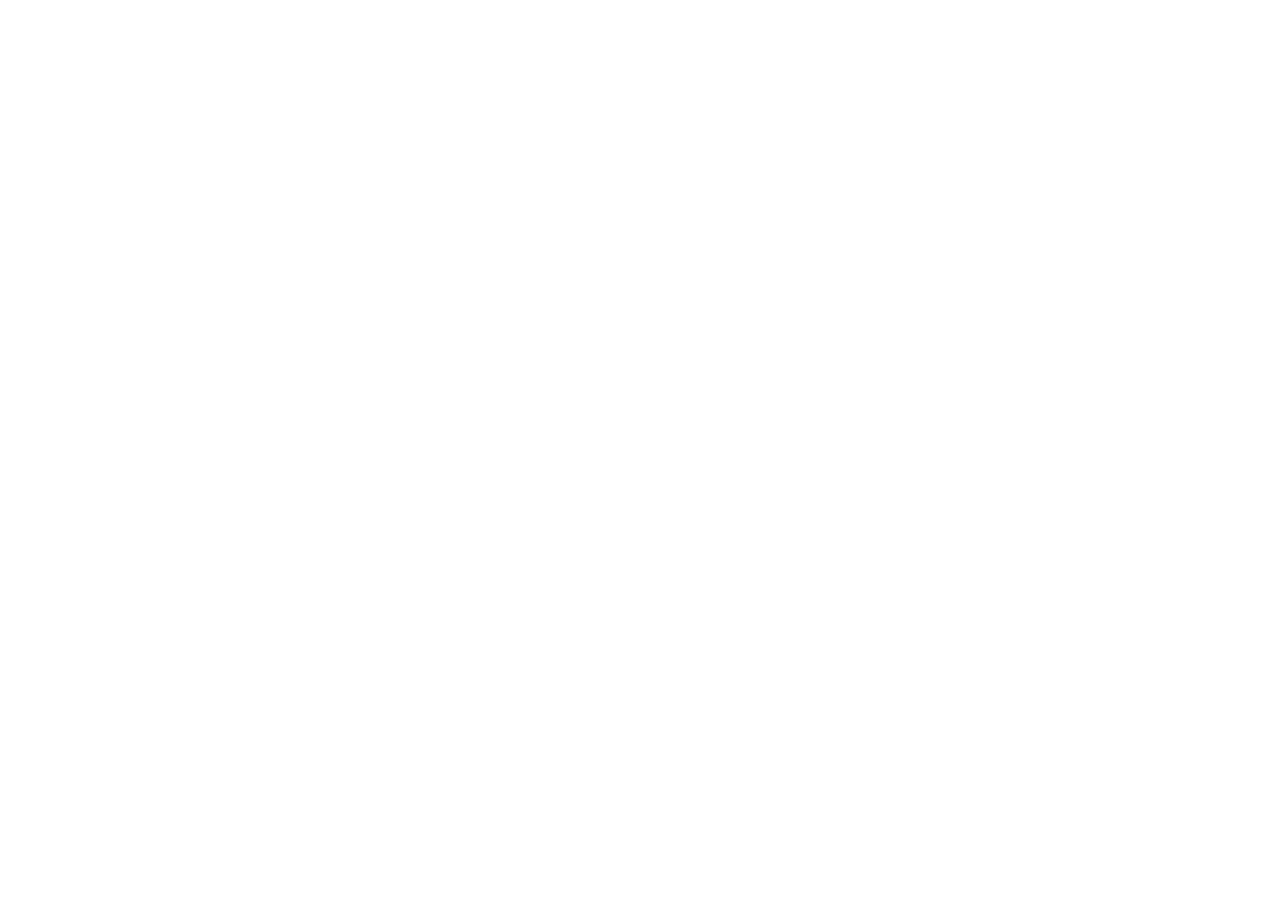
==== templates/info.html @ 3f1e7bfc "info" ====
<!DOCTYPE html>
<html lang="en">
<head>
    <meta charset="UTF-8">
    <meta name="viewport" content="width=device-width, initial-scale=1.0">
    <title>Manual</title>
</head>
<body>
    
</body>
</html>
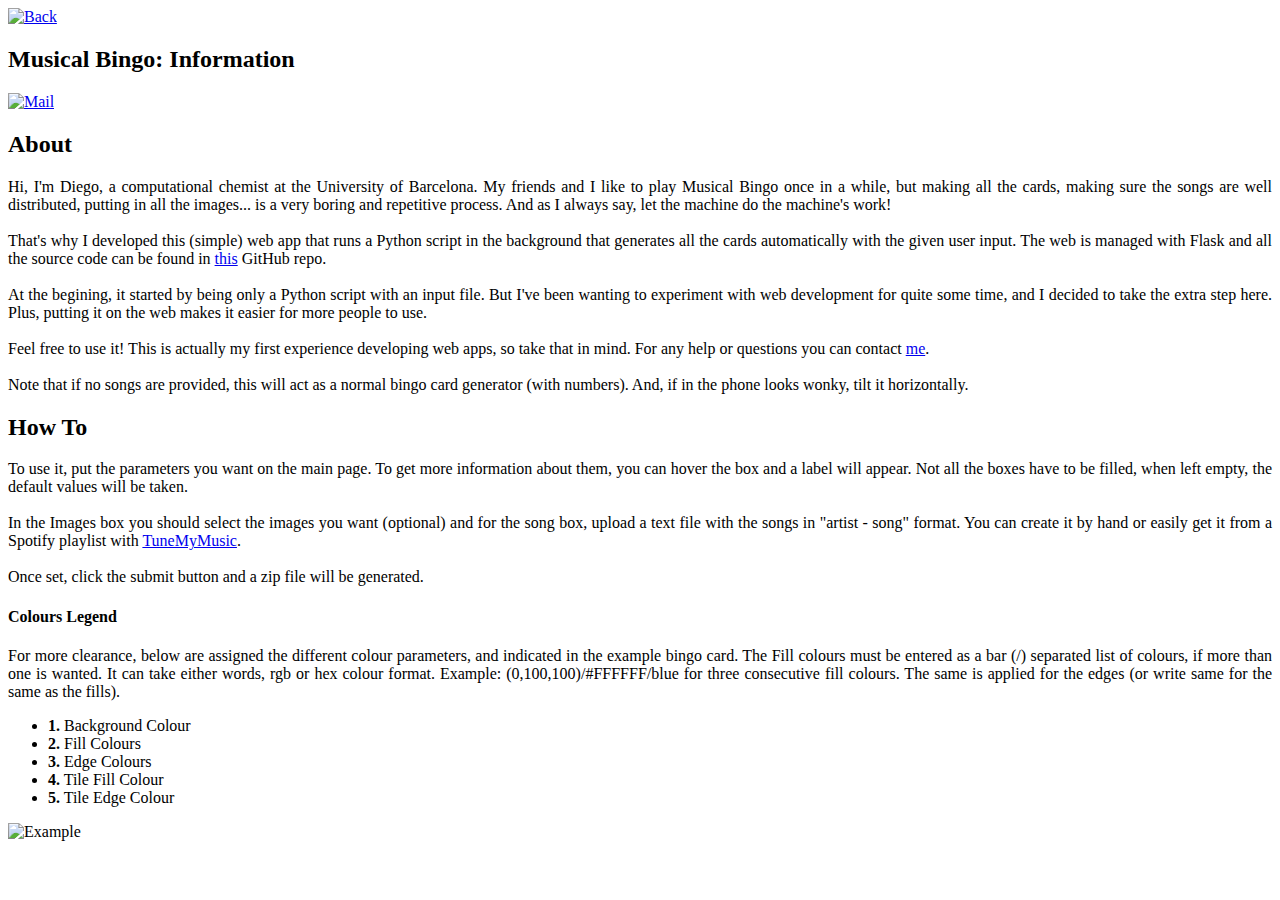
==== commit bbf81683: "info page" ====
--- a/templates/info.html
+++ b/templates/info.html
@@ -1,11 +1,90 @@
 <!DOCTYPE html>
 <html lang="en">
 <head>
-    <meta charset="UTF-8">
-    <meta name="viewport" content="width=device-width, initial-scale=1.0">
-    <title>Manual</title>
+<meta charset="UTF-8">
+<meta name="viewport" content="width=device-width, initial-scale=1.0">
+<title>Information Page</title>
+<link rel="stylesheet" href="../static/styles_info.css">
+<link rel="icon" href="../static/img/favicon.png">
 </head>
 <body>
-    
+    <div class="container">
+        <div class="top-box">
+        <a class="image-link" href="index.html">
+            <img src="../static/img/goback.png" alt="Back" title="Back">
+        </a>
+        <h2>Musical Bingo: Information</h2>
+
+        <a class="image-link" href="mailto:diegonti.doc@gmail.com" target="_blank">
+            <img src="../static/img/mail.png" alt="Mail" title="Mail">
+        </a>
+
+        </div>
+
+        <div class="columns-container">
+        <div class="column">
+        <div class="box">
+            <h2>About</h2>
+            <p style="text-align: justify; margin-bottom: 0px;">
+            Hi, I'm Diego, a computational chemist at the University of Barcelona.
+            My friends and I like to play Musical Bingo once in a while, but making all the cards,
+            making sure the songs are well distributed, putting in all the images... is a very boring  and repetitive process.
+            And as I always say, let the machine do the machine's work!
+            <br><br>
+            That's why I developed this (simple) web app that runs a Python script in the background that generates 
+            all the cards automatically with the given user input. The web is managed with Flask and all 
+            the source code can be found in <a href="https://github.com/diegonti/musical-bingo-app">this</a> GitHub repo. 
+            <br><br>
+            At the begining, it started by being only a Python script with an input file. 
+            But I've been wanting to experiment with web development for quite some time, 
+            and I decided to take the extra step here. Plus, putting it on the web makes it easier for more people to use.
+            <br><br>
+            Feel free to use it! This is actually my first experience developing web apps, so take that in mind. For any help or questions
+            you can contact <a href="diegonti.doc@gmail.com">me</a>.
+            <br><br>
+            Note that if no songs are provided, this will act as a normal bingo card generator (with numbers).
+            And, if in the phone looks wonky, tilt it horizontally.
+            </p>
+        </div>
+        </div>
+        
+        <div class="column">
+        <div class="box">
+            <h2>How To</h2>
+            <p style="text-align: justify;">
+            To use it, put the parameters you want on the main page. To get more information about them, you can hover the box
+            and a label will appear. Not all the boxes have to be filled, when left empty, the default values will be taken.
+            <br><br>
+            In the Images box you should select the images you want (optional) and for the song box, upload a text file with the 
+            songs in "artist - song" format. You can create it by hand or easily get it from a Spotify playlist with <a href="https://www.tunemymusic.com/es/transfer">TuneMyMusic</a>.
+            <br><br>
+            Once set, click the submit button and a zip file will be generated.
+             </p>
+
+            <h4>Colours Legend</h4>
+            <p style="text-align: justify; margin-top: 0px; margin-bottom: 15px;">
+            For more clearance, below are assigned the different colour parameters, and indicated in the example bingo card.
+            The Fill colours must be entered as a bar (/) separated list of colours, if more than one is wanted. 
+            It can take either words, rgb or hex colour format. Example: (0,100,100)/#FFFFFF/blue for three consecutive fill colours.
+            The same is applied for the edges (or write same for the same as the fills).
+            </p>
+            <ul>
+            <li><b>1.</b> Background Colour</li>
+            <li><b>2.</b> Fill Colours</li>
+            <li><b>3.</b> Edge Colours</li>
+            <li><b>4.</b> Tile Fill Colour</li>
+            <li><b>5.</b> Tile Edge Colour</li>
+            </ul>
+        </div>
+        </div>
+
+        </div>
+
+
+        <div class="bottom-box">
+            <img class="example" src="../static/img/example.png" alt="Example" title="Example">
+        </div>
+
+    </div>
 </body>
-</html>+</html>
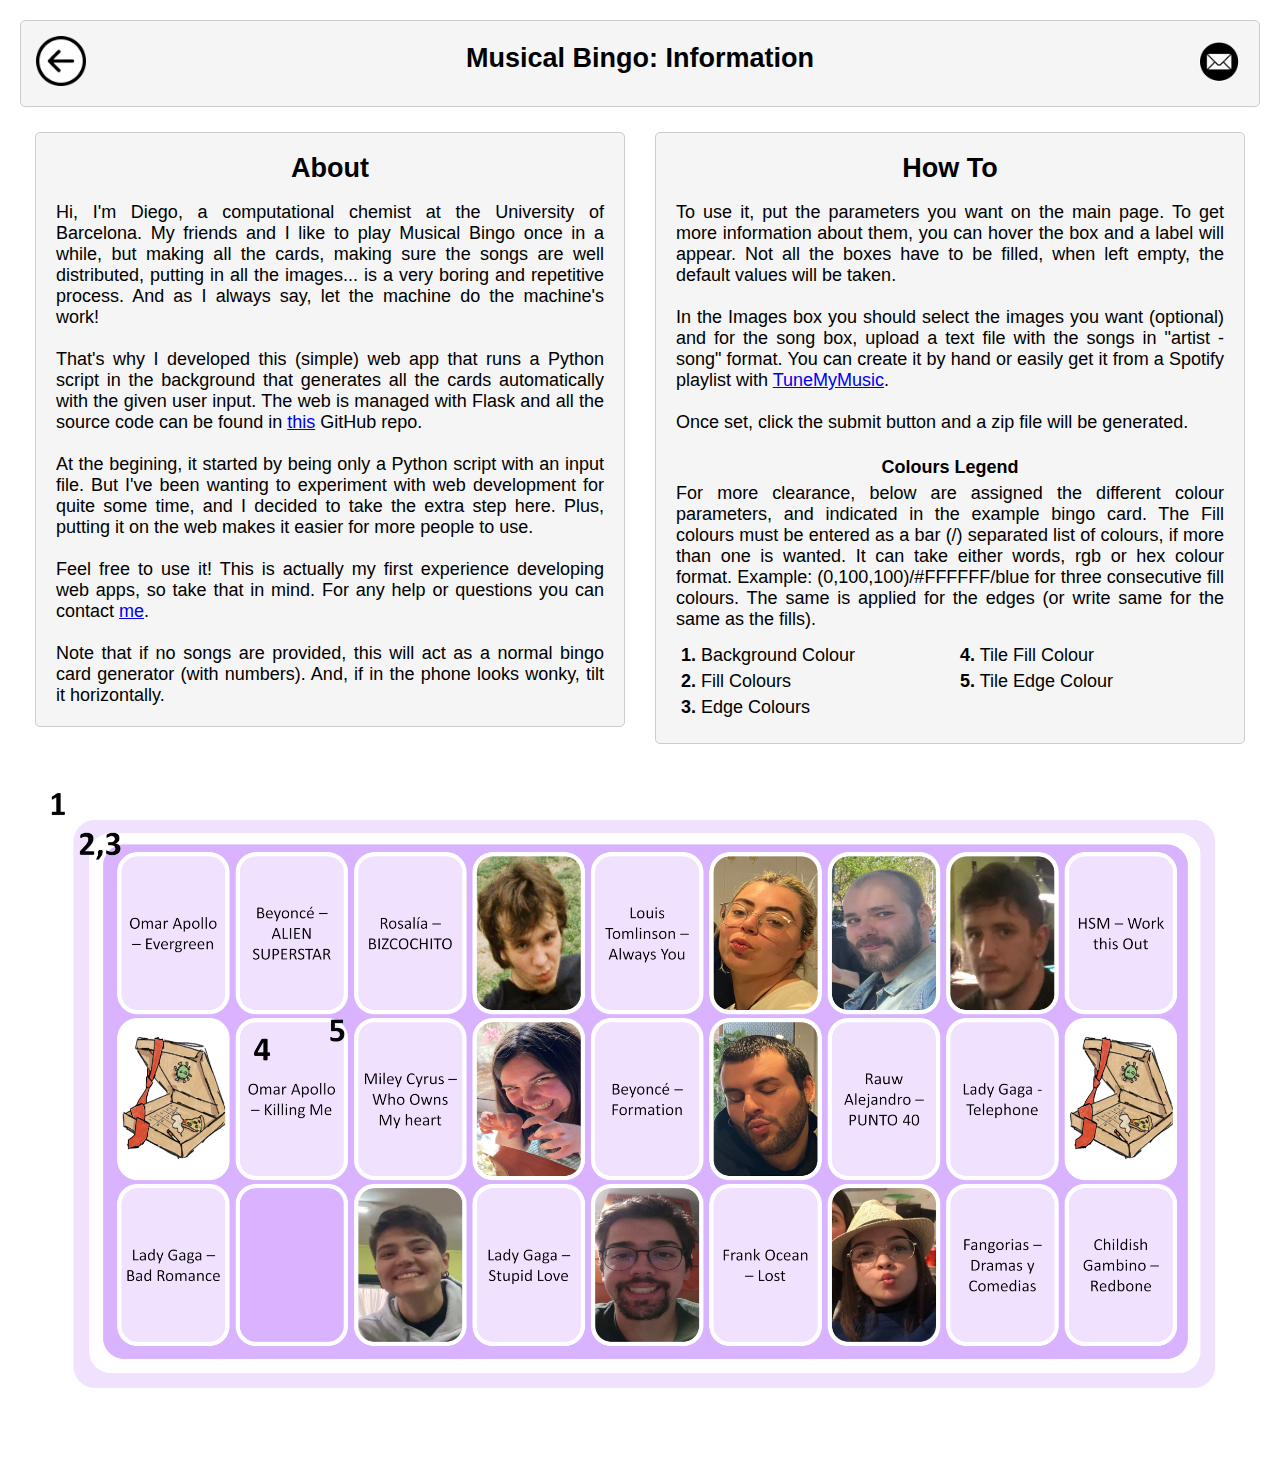
==== commit ab495eb1: "url_for Flask" ====
--- a/templates/info.html
+++ b/templates/info.html
@@ -10,7 +10,7 @@
 <body>
     <div class="container">
         <div class="top-box">
-        <a class="image-link" href="index.html">
+        <a class="image-link" href="{{ url_for('index') }}">
             <img src="../static/img/goback.png" alt="Back" title="Back">
         </a>
         <h2>Musical Bingo: Information</h2>
@@ -33,14 +33,14 @@
             <br><br>
             That's why I developed this (simple) web app that runs a Python script in the background that generates 
             all the cards automatically with the given user input. The web is managed with Flask and all 
-            the source code can be found in <a href="https://github.com/diegonti/musical-bingo-app">this</a> GitHub repo. 
+            the source code can be found in <a href="https://github.com/diegonti/musical-bingo-app" target="_blank">this</a> GitHub repo. 
             <br><br>
             At the begining, it started by being only a Python script with an input file. 
             But I've been wanting to experiment with web development for quite some time, 
             and I decided to take the extra step here. Plus, putting it on the web makes it easier for more people to use.
             <br><br>
             Feel free to use it! This is actually my first experience developing web apps, so take that in mind. For any help or questions
-            you can contact <a href="diegonti.doc@gmail.com">me</a>.
+            you can contact <a href="mailto:diegonti.doc@gmail.com">me</a>.
             <br><br>
             Note that if no songs are provided, this will act as a normal bingo card generator (with numbers).
             And, if in the phone looks wonky, tilt it horizontally.
@@ -56,7 +56,7 @@
             and a label will appear. Not all the boxes have to be filled, when left empty, the default values will be taken.
             <br><br>
             In the Images box you should select the images you want (optional) and for the song box, upload a text file with the 
-            songs in "artist - song" format. You can create it by hand or easily get it from a Spotify playlist with <a href="https://www.tunemymusic.com/es/transfer">TuneMyMusic</a>.
+            songs in "artist - song" format. You can create it by hand or easily get it from a Spotify playlist with <a href="https://www.tunemymusic.com/es/transfer" target="_blank">TuneMyMusic</a>.
             <br><br>
             Once set, click the submit button and a zip file will be generated.
              </p>
--- a/static/styles_info.css
+++ b/static/styles_info.css
@@ -0,0 +1,105 @@
+body {
+  font-family: Calibri, sans-serif;
+  font-size: large;
+  margin: 0;
+  padding: 0;
+}
+
+.container {
+  /* display: flex;
+  flex-wrap: wrap;
+  justify-content: center;
+  align-items: flex-start; */
+  padding: 20px;
+}
+
+.columns-container {
+  display: flex;
+  overflow-x: auto;
+}
+
+.top-box {
+  flex-basis: 100%;
+  background-color: #f5f5f5;
+  border: 1px solid #ccc;
+  border-radius: 5px;
+  padding: 0px;
+  margin-bottom: 10px;
+  display: flex;
+  justify-content:space-between;
+}
+
+.image-link {
+  text-decoration: none;
+  margin: 15px;
+}
+
+.image-link img {
+  width: 50px;
+  height: auto;
+}
+
+.column {
+  flex-basis: calc(50% - 20px);
+  padding: 10px;
+}
+
+.box {
+  background-color: #f5f5f5;
+  border: 1px solid #ccc;
+  border-radius: 5px;
+  padding: 20px;
+  margin: 5px;
+}
+
+.column h2 {
+  margin-bottom: 0px;
+  margin-top: 0px;
+}
+
+h2 {
+  text-align: center;
+}
+
+h4 {
+  text-align: center;
+  margin-bottom: 5px;
+}
+
+ul {
+  list-style-type: none;
+  padding: 0;
+  margin: 5px;
+  column-count: 2; /* Set the number of columns */
+  column-gap: 20px; /* Adjust the gap between columns */
+}
+
+li {
+  margin-bottom: 5px;
+  break-inside: avoid; /* Prevent list items from breaking across columns */
+}
+
+.bottom-box {
+  flex-basis: 100%;
+  border-radius: 5px;
+  padding: 10px;
+  margin-bottom: 10px;
+  overflow: hidden;
+}
+
+.bottom-box img {
+  display: block; /* Make sure the image is treated as a block element */
+  width: 100%; /* Make the image fill the width of the container */
+  height: auto; /* Maintain the aspect ratio */
+}
+
+@media (max-width: 600px) {
+  .columns-container {
+    flex-direction: column;
+    overflow-x: hidden;
+
+    /* width: 500px; */
+  }
+  
+
+}